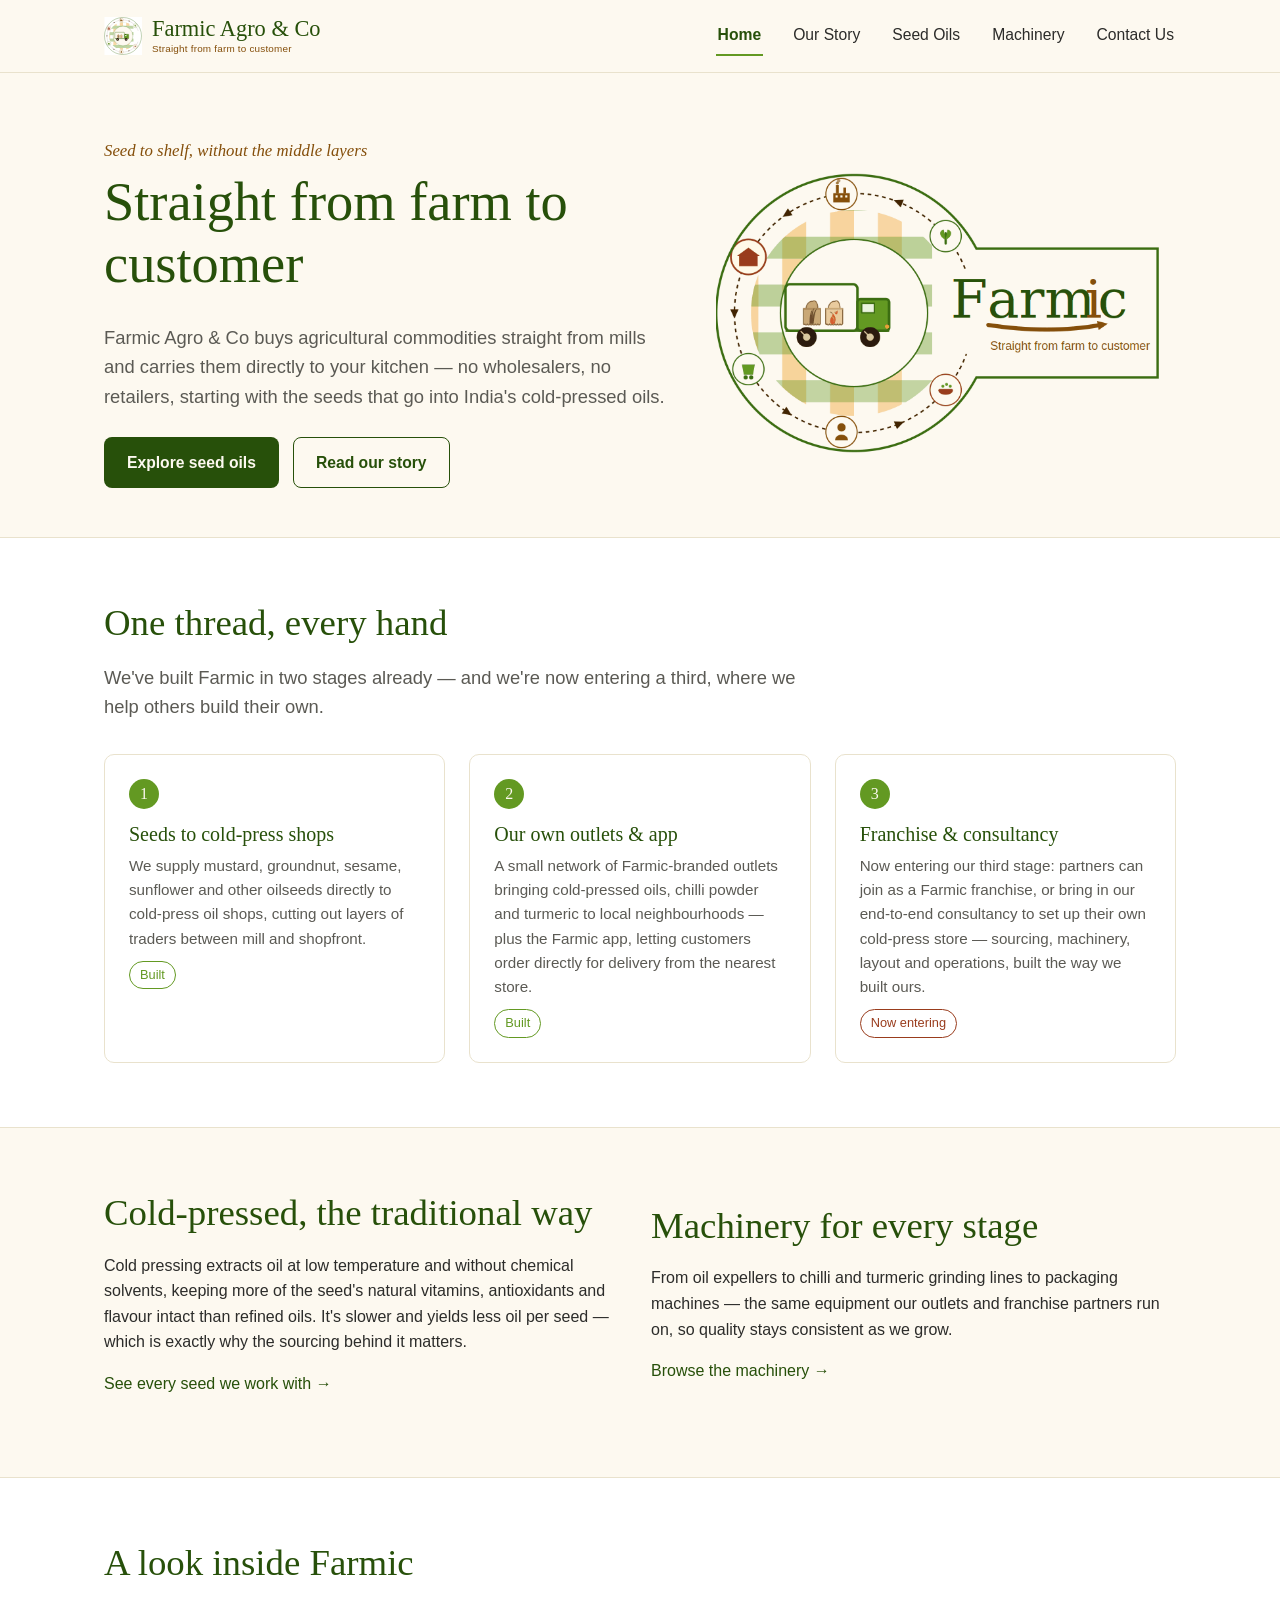
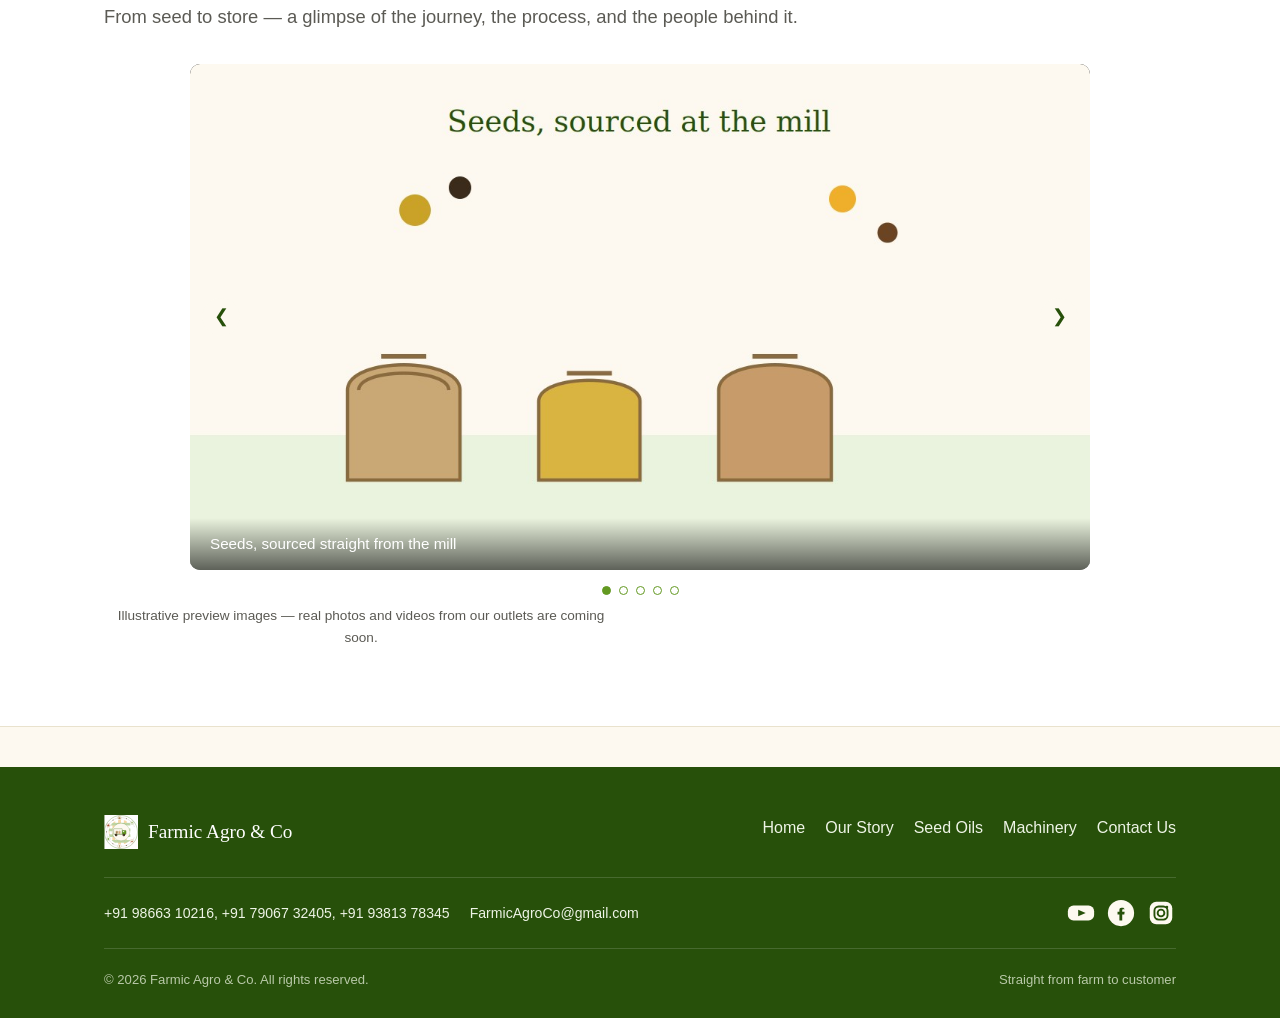
==== index.html @ 7176efa9 "first commit" ====
<!doctype html>
<html lang="en">
<head>
<meta charset="utf-8">
<meta name="viewport" content="width=device-width, initial-scale=1">
<title>Farmic Agro &amp; Co — Straight from Farm to Customer</title>
<meta name="description" content="Farmic Agro &amp; Co supplies cold-pressed seed oils straight from mill to customer — connecting farmers, millers and customers in one direct chain, with no middlemen.">
<link rel="icon" href="/assets/img/favicon.ico" sizes="any">
<link rel="icon" type="image/png" sizes="32x32" href="/assets/img/favicon-32.png">
<link rel="apple-touch-icon" href="/assets/img/apple-touch-icon.png">
<link rel="manifest" href="/site.webmanifest">
<meta name="theme-color" content="#27500A">
<link rel="stylesheet" href="/assets/css/style.css">
</head>
<body>

<header class="site-header">
  <div class="container">
    <a class="brand" href="/">
      <img src="/assets/img/mark.svg" alt="">
      <span class="brand-name">Farmic Agro &amp; Co<small>Straight from farm to customer</small></span>
    </a>
    <button class="nav-toggle" aria-label="Toggle menu" aria-expanded="false">
      <span></span>
    </button>
    <nav class="main-nav">
      <a href="/" aria-current="page">Home</a>
      <a href="/story.html">Our Story</a>
      <a href="/products.html">Seed Oils</a>
      <a href="/machinery.html">Machinery</a>
      <a href="/contact.html">Contact Us</a>
    </nav>
  </div>
</header>

<main>
  <section class="hero">
    <div class="container hero-grid">
      <div>
        <p class="eyebrow">Seed to shelf, without the middle layers</p>
        <h1>Straight from farm to customer</h1>
        <p class="lede">Farmic Agro &amp; Co buys agricultural commodities straight from mills and carries them directly to your kitchen — no wholesalers, no retailers, starting with the seeds that go into India's cold-pressed oils.</p>
        <div class="hero-actions">
          <a class="btn btn-primary" href="/products.html">Explore seed oils</a>
          <a class="btn btn-outline" href="/story.html">Read our story</a>
        </div>
      </div>
      <div class="hero-art">
        <img src="/assets/img/logo-animated.gif" alt="Farmic logo mark: a woven circle of farmer, miller, distributor, customer and food icons, flowing into the name Farmic.">
      </div>
    </div>
  </section>

  <section class="section-alt">
    <div class="container">
      <h2>One thread, every hand</h2>
      <p class="lede">We've built Farmic in two stages already — and we're now entering a third, where we help others build their own.</p>
      <div class="stage-list">
        <div class="stage">
          <h3>Seeds to cold-press shops</h3>
          <p>We supply mustard, groundnut, sesame, sunflower and other oilseeds directly to cold-press oil shops, cutting out layers of traders between mill and shopfront.</p>
          <span class="tag-line">Built</span>
        </div>
        <div class="stage">
          <h3>Our own outlets &amp; app</h3>
          <p>A small network of Farmic-branded outlets bringing cold-pressed oils, chilli powder and turmeric to local neighbourhoods — plus the Farmic app, letting customers order directly for delivery from the nearest store.</p>
          <span class="tag-line">Built</span>
        </div>
        <div class="stage">
          <h3>Franchise &amp; consultancy</h3>
          <p>Now entering our third stage: partners can join as a Farmic franchise, or bring in our end-to-end consultancy to set up their own cold-press store — sourcing, machinery, layout and operations, built the way we built ours.</p>
          <span class="tag-line" style="color:var(--coral); border-color:var(--coral);">Now entering</span>
        </div>
      </div>
    </div>
  </section>

  <section>
    <div class="container grid-2" style="align-items:center;">
      <div>
        <h2>Cold-pressed, the traditional way</h2>
        <p>Cold pressing extracts oil at low temperature and without chemical solvents, keeping more of the seed's natural vitamins, antioxidants and flavour intact than refined oils. It's slower and yields less oil per seed — which is exactly why the sourcing behind it matters.</p>
        <p><a href="/products.html">See every seed we work with →</a></p>
      </div>
      <div>
        <h2>Machinery for every stage</h2>
        <p>From oil expellers to chilli and turmeric grinding lines to packaging machines — the same equipment our outlets and franchise partners run on, so quality stays consistent as we grow.</p>
        <p><a href="/machinery.html">Browse the machinery →</a></p>
      </div>
    </div>
  </section>
  <section class="section-alt">
    <div class="container">
      <h2>A look inside Farmic</h2>
      <p class="lede">From seed to store — a glimpse of the journey, the process, and the people behind it.</p>

      <div id="gallery-carousel" data-manifest="/assets/gallery/manifest.json" data-interval="5000">
        <div class="carousel">
          <div class="carousel-track"></div>
          <button class="carousel-nav carousel-prev" aria-label="Previous slide">&#10094;</button>
          <button class="carousel-nav carousel-next" aria-label="Next slide">&#10095;</button>
        </div>
        <div class="carousel-dots"></div>
      </div>
      <p class="gallery-note">Illustrative preview images — real photos and videos from our outlets are coming soon.</p>
    </div>
  </section>
</main>

<footer class="site-footer">
  <div class="container">
    <div class="foot-top">
      <div class="foot-brand">
        <img src="/assets/img/mark.svg" alt="">
        <span class="name">Farmic Agro &amp; Co</span>
      </div>
      <nav>
        <a href="/">Home</a>
        <a href="/story.html">Our Story</a>
        <a href="/products.html">Seed Oils</a>
        <a href="/machinery.html">Machinery</a>
        <a href="/contact.html">Contact Us</a>
      </nav>
    </div>
    <div class="foot-middle">
      <div class="foot-contact">
        <a href="tel:" data-config="phone">Phone</a>
        <a href="mailto:" data-config="email">Email</a>
      </div>
      <div class="foot-social" data-social-wrap>
        <a href="#" data-social="youtube" title="YouTube" target="_blank" rel="noopener noreferrer"><img src="/assets/img/social/youtube.svg" alt="YouTube"></a>
        <a href="#" data-social="x" title="X" target="_blank" rel="noopener noreferrer"><img src="/assets/img/social/x.svg" alt="X"></a>
        <a href="#" data-social="facebook" title="Facebook" target="_blank" rel="noopener noreferrer"><img src="/assets/img/social/facebook.svg" alt="Facebook"></a>
        <a href="#" data-social="instagram" title="Instagram" target="_blank" rel="noopener noreferrer"><img src="/assets/img/social/instagram.svg" alt="Instagram"></a>
      </div>
    </div>
    <div class="foot-bottom">
      <span>© 2026 Farmic Agro &amp; Co. All rights reserved.</span>
      <span>Straight from farm to customer</span>
    </div>
  </div>
</footer>

<script src="/assets/js/config.js"></script>
<script src="/assets/js/apply-config.js"></script>
<script src="/assets/js/main.js"></script>
<script src="/assets/js/gallery.js"></script>
</body>
</html>
---- assets/css/style.css ----
/* Farmic Agro & Co — shared styles */

:root {
  --cream: #FDF9F0;
  --cream-2: #FAEEDA;
  --paper: #FFFFFF;
  --green-dark: #27500A;
  --green: #3B6D11;
  --olive: #639922;
  --amber-dark: #412402;
  --amber: #854F0B;
  --amber-mid: #EF9F27;
  --coral-dark: #4A1B0C;
  --coral: #993C1D;
  --text: #2c2c2a;
  --text-muted: #5b5a54;
  --border: #ddd5bf;
  --border-soft: #e9e2cd;
  --radius: 10px;
  --max: 1120px;
  --serif: Georgia, 'Times New Roman', Times, serif;
  --sans: -apple-system, BlinkMacSystemFont, "Segoe UI", Roboto, Helvetica, Arial, sans-serif;
}

* { box-sizing: border-box; }

html { scroll-behavior: smooth; }

body {
  margin: 0;
  font-family: var(--sans);
  color: var(--text);
  background: var(--cream);
  line-height: 1.6;
  -webkit-font-smoothing: antialiased;
}

img { max-width: 100%; display: block; }

a { color: var(--green-dark); text-decoration: none; }
a:hover { text-decoration: underline; }
a:focus-visible, button:focus-visible { outline: 2px solid var(--olive); outline-offset: 3px; }

h1, h2, h3, h4 {
  font-family: var(--serif);
  color: var(--green-dark);
  font-weight: 500;
  line-height: 1.15;
  margin: 0 0 0.5em;
}

h1 { font-size: clamp(2.2rem, 5vw, 3.4rem); }
h2 { font-size: clamp(1.6rem, 3.4vw, 2.3rem); }
h3 { font-size: 1.25rem; }

p { margin: 0 0 1em; max-width: 68ch; }
p.lede { font-size: 1.15rem; color: var(--text-muted); }

.container {
  max-width: var(--max);
  margin: 0 auto;
  padding: 0 24px;
}

section { padding: 64px 0; }
section.tight { padding: 40px 0; }

.section-alt { background: var(--paper); border-top: 1px solid var(--border-soft); border-bottom: 1px solid var(--border-soft); }

/* ---------- Header ---------- */

.site-header {
  position: sticky;
  top: 0;
  z-index: 50;
  background: rgba(253, 249, 240, 0.92);
  backdrop-filter: saturate(160%) blur(6px);
  border-bottom: 1px solid var(--border-soft);
}

.site-header .container {
  display: flex;
  align-items: center;
  justify-content: space-between;
  height: 72px;
}

.brand {
  display: flex;
  align-items: center;
  gap: 10px;
  color: var(--green-dark);
}
.brand img { width: 38px; height: 38px; }
.brand .brand-name {
  font-family: var(--serif);
  font-size: 1.4rem;
  line-height: 1;
}
.brand .brand-name small {
  display: block;
  font-family: var(--sans);
  font-size: 0.62rem;
  color: var(--amber);
  letter-spacing: 0.02em;
  margin-top: 3px;
}
.brand:hover { text-decoration: none; }

nav.main-nav {
  display: flex;
  align-items: center;
  gap: 28px;
}

nav.main-nav a {
  color: var(--text);
  font-size: 0.98rem;
  padding: 6px 2px;
  border-bottom: 2px solid transparent;
}
nav.main-nav a:hover { text-decoration: none; border-bottom-color: var(--amber-mid); }
nav.main-nav a[aria-current="page"] {
  color: var(--green-dark);
  border-bottom-color: var(--olive);
  font-weight: 600;
}

.nav-toggle {
  display: none;
  background: none;
  border: 1px solid var(--border);
  border-radius: 8px;
  width: 42px;
  height: 42px;
  align-items: center;
  justify-content: center;
  cursor: pointer;
}
.nav-toggle span, .nav-toggle span::before, .nav-toggle span::after {
  content: "";
  display: block;
  width: 20px;
  height: 2px;
  background: var(--green-dark);
  position: relative;
  transition: transform 0.2s ease, opacity 0.2s ease;
}
.nav-toggle span::before { position: absolute; top: -6px; }
.nav-toggle span::after { position: absolute; top: 6px; }

/* ---------- Buttons ---------- */

.btn {
  display: inline-block;
  padding: 12px 22px;
  border-radius: 8px;
  font-size: 0.98rem;
  font-weight: 600;
  border: 1.5px solid transparent;
  cursor: pointer;
}
.btn:hover { text-decoration: none; }
.btn-primary { background: var(--green-dark); color: var(--cream); }
.btn-primary:hover { background: var(--green); }
.btn-outline { background: transparent; color: var(--green-dark); border-color: var(--green-dark); }
.btn-outline:hover { background: var(--green-dark); color: var(--cream); }

/* ---------- Hero ---------- */

.hero {
  padding: 56px 0 40px;
}
.hero-grid {
  display: grid;
  grid-template-columns: 1.1fr 0.9fr;
  gap: 48px;
  align-items: center;
}
.hero .eyebrow {
  color: var(--amber);
  font-family: var(--serif);
  font-style: italic;
  font-size: 1.05rem;
  margin-bottom: 6px;
}
.hero-actions { display: flex; gap: 14px; margin-top: 26px; flex-wrap: wrap; }
.hero-art { display: flex; justify-content: center; }
.hero-art img { width: 100%; max-width: 460px; }

/* ---------- Journey / stages ---------- */

.stage-list {
  display: grid;
  grid-template-columns: repeat(3, 1fr);
  gap: 24px;
  counter-reset: stage;
  margin-top: 32px;
}
.stage {
  background: var(--paper);
  border: 1px solid var(--border-soft);
  border-radius: var(--radius);
  padding: 24px;
  position: relative;
}
.stage::before {
  counter-increment: stage;
  content: counter(stage);
  font-family: var(--serif);
  font-size: 1rem;
  color: var(--cream);
  background: var(--olive);
  width: 30px; height: 30px;
  border-radius: 50%;
  display: flex; align-items: center; justify-content: center;
  margin-bottom: 14px;
}
.stage h3 { margin-bottom: 8px; }
.stage p { margin-bottom: 0; font-size: 0.95rem; color: var(--text-muted); }

/* ---------- Cards / grids ---------- */

.grid-3 { display: grid; grid-template-columns: repeat(3, 1fr); gap: 22px; }
.grid-2 { display: grid; grid-template-columns: repeat(2, 1fr); gap: 22px; }

.card {
  background: var(--paper);
  border: 1px solid var(--border-soft);
  border-radius: var(--radius);
  padding: 22px;
}

.seed-card {
  background: var(--paper);
  border: 1px solid var(--border-soft);
  border-radius: var(--radius);
  padding: 20px;
  display: flex;
  flex-direction: column;
  gap: 12px;
}
.seed-card .seed-top { display: flex; align-items: center; gap: 14px; }
.seed-card .seed-top img { width: 56px; height: 56px; flex-shrink: 0; }
.seed-card h3 { margin: 0; font-size: 1.15rem; }
.seed-card .botanical { font-style: italic; color: var(--text-muted); font-size: 0.85rem; margin-top: 2px; }
.seed-card p { font-size: 0.94rem; margin-bottom: 8px; }
.nutrient-tags { display: flex; flex-wrap: wrap; gap: 6px; margin-top: 4px; }
.nutrient-tags span {
  font-size: 0.76rem;
  background: var(--cream-2);
  color: var(--amber-dark);
  padding: 3px 9px;
  border-radius: 999px;
  border: 1px solid #efd9ad;
}

.machine-card {
  background: var(--paper);
  border: 1px solid var(--border-soft);
  border-radius: var(--radius);
  padding: 26px;
  display: flex;
  gap: 20px;
}
.machine-card img { width: 84px; height: 84px; flex-shrink: 0; }
.machine-card h3 { margin-bottom: 6px; }
.machine-card ul { margin: 10px 0 0; padding-left: 18px; font-size: 0.92rem; color: var(--text-muted); }
.machine-card li { margin-bottom: 4px; }
.tag-line {
  display: inline-block;
  margin-top: 10px;
  font-size: 0.8rem;
  color: var(--olive);
  border: 1px solid var(--olive);
  padding: 3px 10px;
  border-radius: 999px;
}

/* ---------- Story page ---------- */

.story-content {
  max-width: 640px;
  margin: 0 auto;
}
.story-content p { font-size: 1.05rem; max-width: none; }
.pull-tagline {
  font-family: var(--serif);
  font-style: italic;
  font-size: 1.5rem;
  color: var(--amber);
  border-left: 3px solid var(--amber-mid);
  padding-left: 18px;
  margin: 32px 0;
}

/* ---------- Footer ---------- */

footer.site-footer {
  background: var(--green-dark);
  color: #dfe9d3;
  padding: 48px 0 28px;
  margin-top: 40px;
}
footer.site-footer a { color: #eef4e6; }
footer.site-footer .foot-top {
  display: flex;
  justify-content: space-between;
  gap: 24px;
  flex-wrap: wrap;
  padding-bottom: 28px;
  border-bottom: 1px solid rgba(255,255,255,0.15);
}
footer.site-footer .foot-brand { display: flex; align-items: center; gap: 10px; }
footer.site-footer .foot-brand img { width: 34px; height: 34px; }
footer.site-footer .foot-brand .name { font-family: var(--serif); font-size: 1.2rem; color: #fff; }
footer.site-footer nav { display: flex; gap: 20px; flex-wrap: wrap; }
footer.site-footer .foot-middle {
  display: flex;
  justify-content: space-between;
  align-items: center;
  flex-wrap: wrap;
  gap: 14px;
  padding: 20px 0;
  border-bottom: 1px solid rgba(255,255,255,0.15);
}

footer.site-footer .foot-bottom {
  padding-top: 20px;
  font-size: 0.82rem;
  color: #b9c9a9;
  display: flex;
  justify-content: space-between;
  flex-wrap: wrap;
  gap: 8px;
}

footer.site-footer .foot-contact {
  display: flex;
  gap: 20px;
  flex-wrap: wrap;
  font-size: 0.88rem;
  color: #dfe9d3;
}
footer.site-footer .foot-contact a { color: #eef4e6; }

footer.site-footer .foot-social {
  display: flex;
  gap: 10px;
  align-items: center;
}
footer.site-footer .foot-social a {
  display: inline-flex;
  width: 30px;
  height: 30px;
  transition: transform 0.15s ease;
}
footer.site-footer .foot-social a:hover { transform: translateY(-2px); }
footer.site-footer .foot-social img { width: 100%; height: 100%; }

/* ---------- Disclaimer ---------- */

.disclaimer {
  font-size: 0.85rem;
  color: var(--text-muted);
  background: var(--cream-2);
  border: 1px solid #efd9ad;
  border-radius: var(--radius);
  padding: 16px 20px;
  margin-top: 40px;
}

/* ---------- Page header banner ---------- */

.page-banner { padding: 48px 0 8px; }
.page-banner p.lede { max-width: 62ch; }

/* ---------- Contact page ---------- */

.contact-grid {
  display: grid;
  grid-template-columns: 1fr 1fr;
  gap: 40px;
  align-items: start;
}

.map-frame {
  width: 100%;
  aspect-ratio: 4 / 3;
  border: 1px solid var(--border-soft);
  border-radius: var(--radius);
  overflow: hidden;
}
.map-frame iframe { width: 100%; height: 100%; border: 0; display: block; }

.address-block {
  background: var(--paper);
  border: 1px solid var(--border-soft);
  border-radius: var(--radius);
  padding: 20px 22px;
  margin-bottom: 20px;
}
.address-block h3 { margin-bottom: 6px; }
.address-block p { margin: 0; color: var(--text-muted); }

.form-field { margin-bottom: 18px; }
.form-field label {
  display: block;
  font-size: 0.9rem;
  font-weight: 600;
  color: var(--green-dark);
  margin-bottom: 6px;
}
.form-field input,
.form-field textarea {
  width: 100%;
  font-family: var(--sans);
  font-size: 1rem;
  padding: 11px 13px;
  border: 1.5px solid var(--border);
  border-radius: 8px;
  background: var(--paper);
  color: var(--text);
}
.form-field input:focus,
.form-field textarea:focus {
  outline: 2px solid var(--olive);
  outline-offset: 1px;
  border-color: var(--olive);
}
.form-field textarea { resize: vertical; min-height: 130px; }

.form-status {
  margin-top: 14px;
  font-size: 0.92rem;
  padding: 10px 14px;
  border-radius: 8px;
  display: none;
}
.form-status.show { display: block; }
.form-status.success { background: #EAF3DE; color: var(--green-dark); border: 1px solid var(--olive); }
.form-status.error { background: #FAECE7; color: var(--coral-dark); border: 1px solid var(--coral); }

/* ---------- Gallery carousel ---------- */

.carousel {
  position: relative;
  border-radius: var(--radius);
  overflow: hidden;
  background: #000;
  aspect-ratio: 16 / 9;
  max-width: 900px;
  margin: 32px auto 0;
}
.carousel-track {
  position: relative;
  width: 100%;
  height: 100%;
}
.carousel-slide {
  position: absolute;
  inset: 0;
  opacity: 0;
  transition: opacity 0.6s ease;
  pointer-events: none;
}
.carousel-slide.active { opacity: 1; pointer-events: auto; }
.carousel-slide img,
.carousel-slide video {
  width: 100%;
  height: 100%;
  object-fit: cover;
  display: block;
}
.carousel-caption {
  position: absolute;
  left: 0; right: 0; bottom: 0;
  padding: 14px 20px;
  background: linear-gradient(to top, rgba(0,0,0,0.6), transparent);
  color: #fff;
  font-size: 0.95rem;
}
.carousel-nav {
  position: absolute;
  top: 50%;
  transform: translateY(-50%);
  background: rgba(253,249,240,0.85);
  border: none;
  border-radius: 50%;
  width: 38px;
  height: 38px;
  font-size: 1.1rem;
  color: var(--green-dark);
  cursor: pointer;
  display: flex;
  align-items: center;
  justify-content: center;
}
.carousel-nav:hover { background: var(--cream); }
.carousel-prev { left: 12px; }
.carousel-next { right: 12px; }
.carousel-dots {
  display: flex;
  justify-content: center;
  gap: 8px;
  margin-top: 16px;
}
.carousel-dots button {
  width: 9px; height: 9px;
  border-radius: 50%;
  border: 1px solid var(--olive);
  background: transparent;
  padding: 0;
  cursor: pointer;
}
.carousel-dots button.active { background: var(--olive); }
.gallery-note {
  text-align: center;
  color: var(--text-muted);
  font-size: 0.85rem;
  margin-top: 10px;
}

@media (max-width: 900px) {
  .contact-grid { grid-template-columns: 1fr; }
}


@media (max-width: 900px) {
  .hero-grid { grid-template-columns: 1fr; }
  .hero-art { order: -1; }
  .hero-art img { max-width: 300px; }
  .stage-list { grid-template-columns: 1fr; }
  .grid-3 { grid-template-columns: repeat(2, 1fr); }
}

@media (max-width: 720px) {
  nav.main-nav {
    position: absolute;
    top: 72px;
    left: 0;
    right: 0;
    background: var(--cream);
    border-bottom: 1px solid var(--border-soft);
    flex-direction: column;
    align-items: flex-start;
    gap: 0;
    padding: 8px 24px 16px;
    display: none;
  }
  nav.main-nav.open { display: flex; }
  nav.main-nav a { width: 100%; padding: 12px 0; border-bottom: 1px solid var(--border-soft); }
  .nav-toggle { display: flex; }
  .grid-3, .grid-2 { grid-template-columns: 1fr; }
  .machine-card { flex-direction: column; }
  .carousel-nav { width: 32px; height: 32px; font-size: 0.95rem; }
  section { padding: 44px 0; }
}

@media (prefers-reduced-motion: reduce) {
  html { scroll-behavior: auto; }
  * { transition: none !important; animation: none !important; }
}
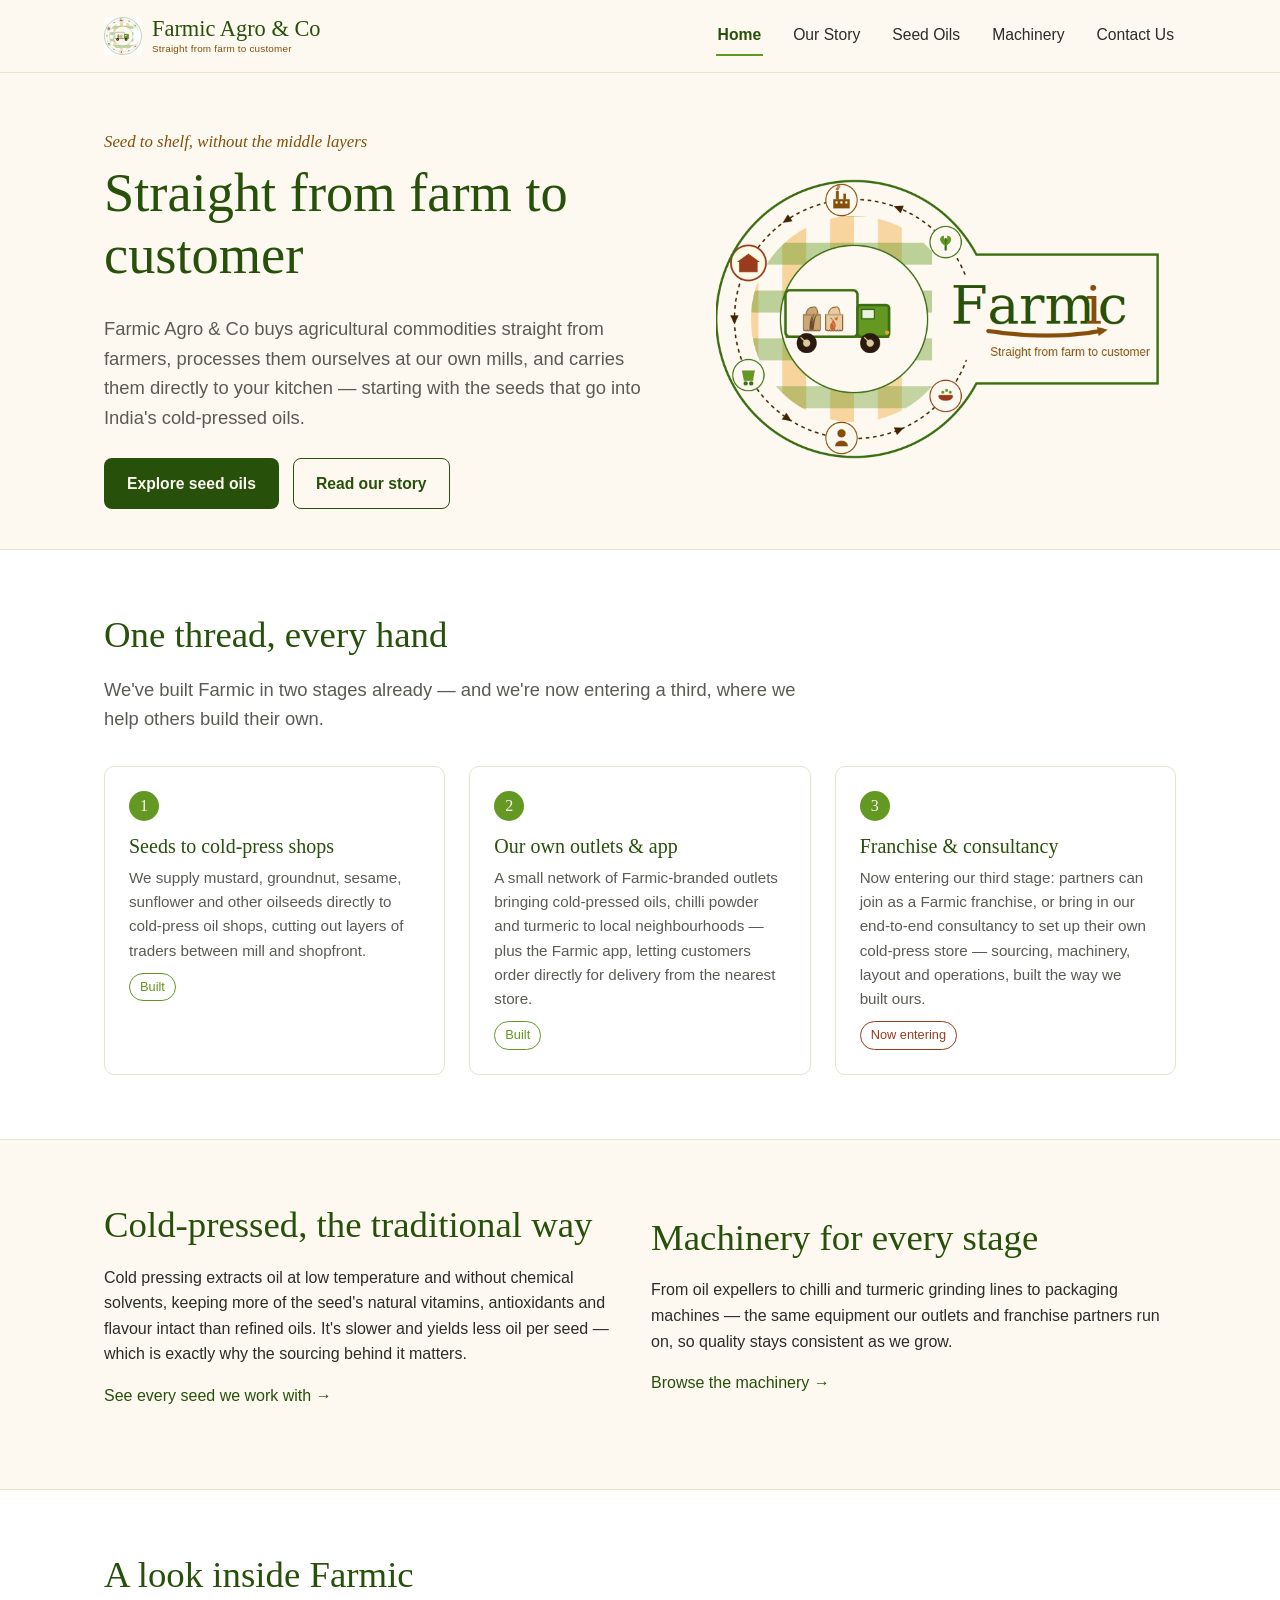
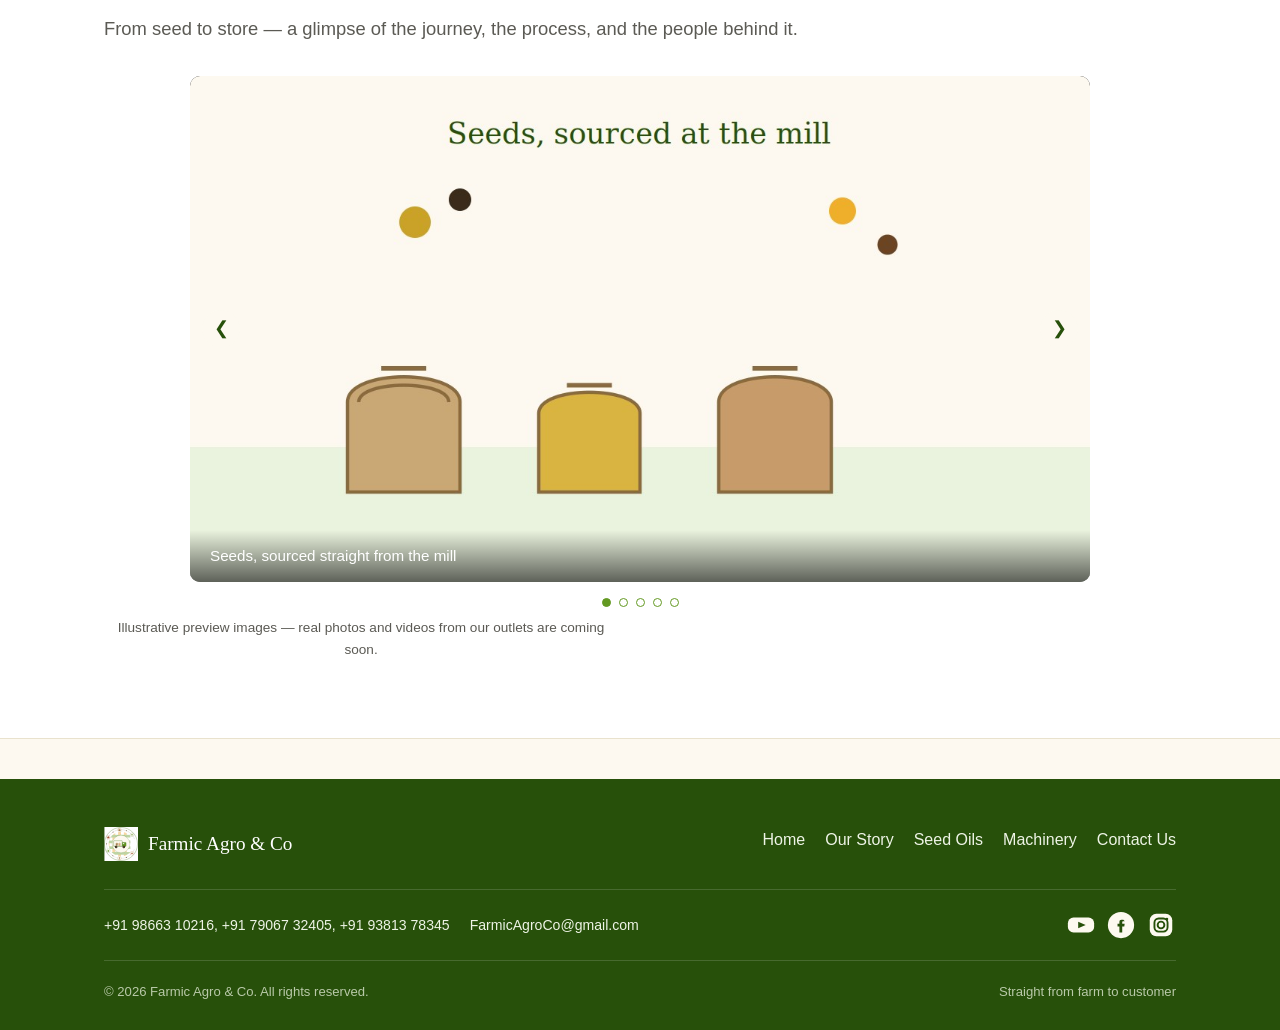
==== commit 72155e06: "updated home page story" ====
--- a/index.html
+++ b/index.html
@@ -39,7 +39,7 @@
       <div>
         <p class="eyebrow">Seed to shelf, without the middle layers</p>
         <h1>Straight from farm to customer</h1>
-        <p class="lede">Farmic Agro &amp; Co buys agricultural commodities straight from mills and carries them directly to your kitchen — no wholesalers, no retailers, starting with the seeds that go into India's cold-pressed oils.</p>
+        <p class="lede">Farmic Agro &amp; Co buys agricultural commodities straight from farmers, processes them ourselves at our own mills, and carries them directly to your kitchen — starting with the seeds that go into India's cold-pressed oils.</p>
         <div class="hero-actions">
           <a class="btn btn-primary" href="/products.html">Explore seed oils</a>
           <a class="btn btn-outline" href="/story.html">Read our story</a>
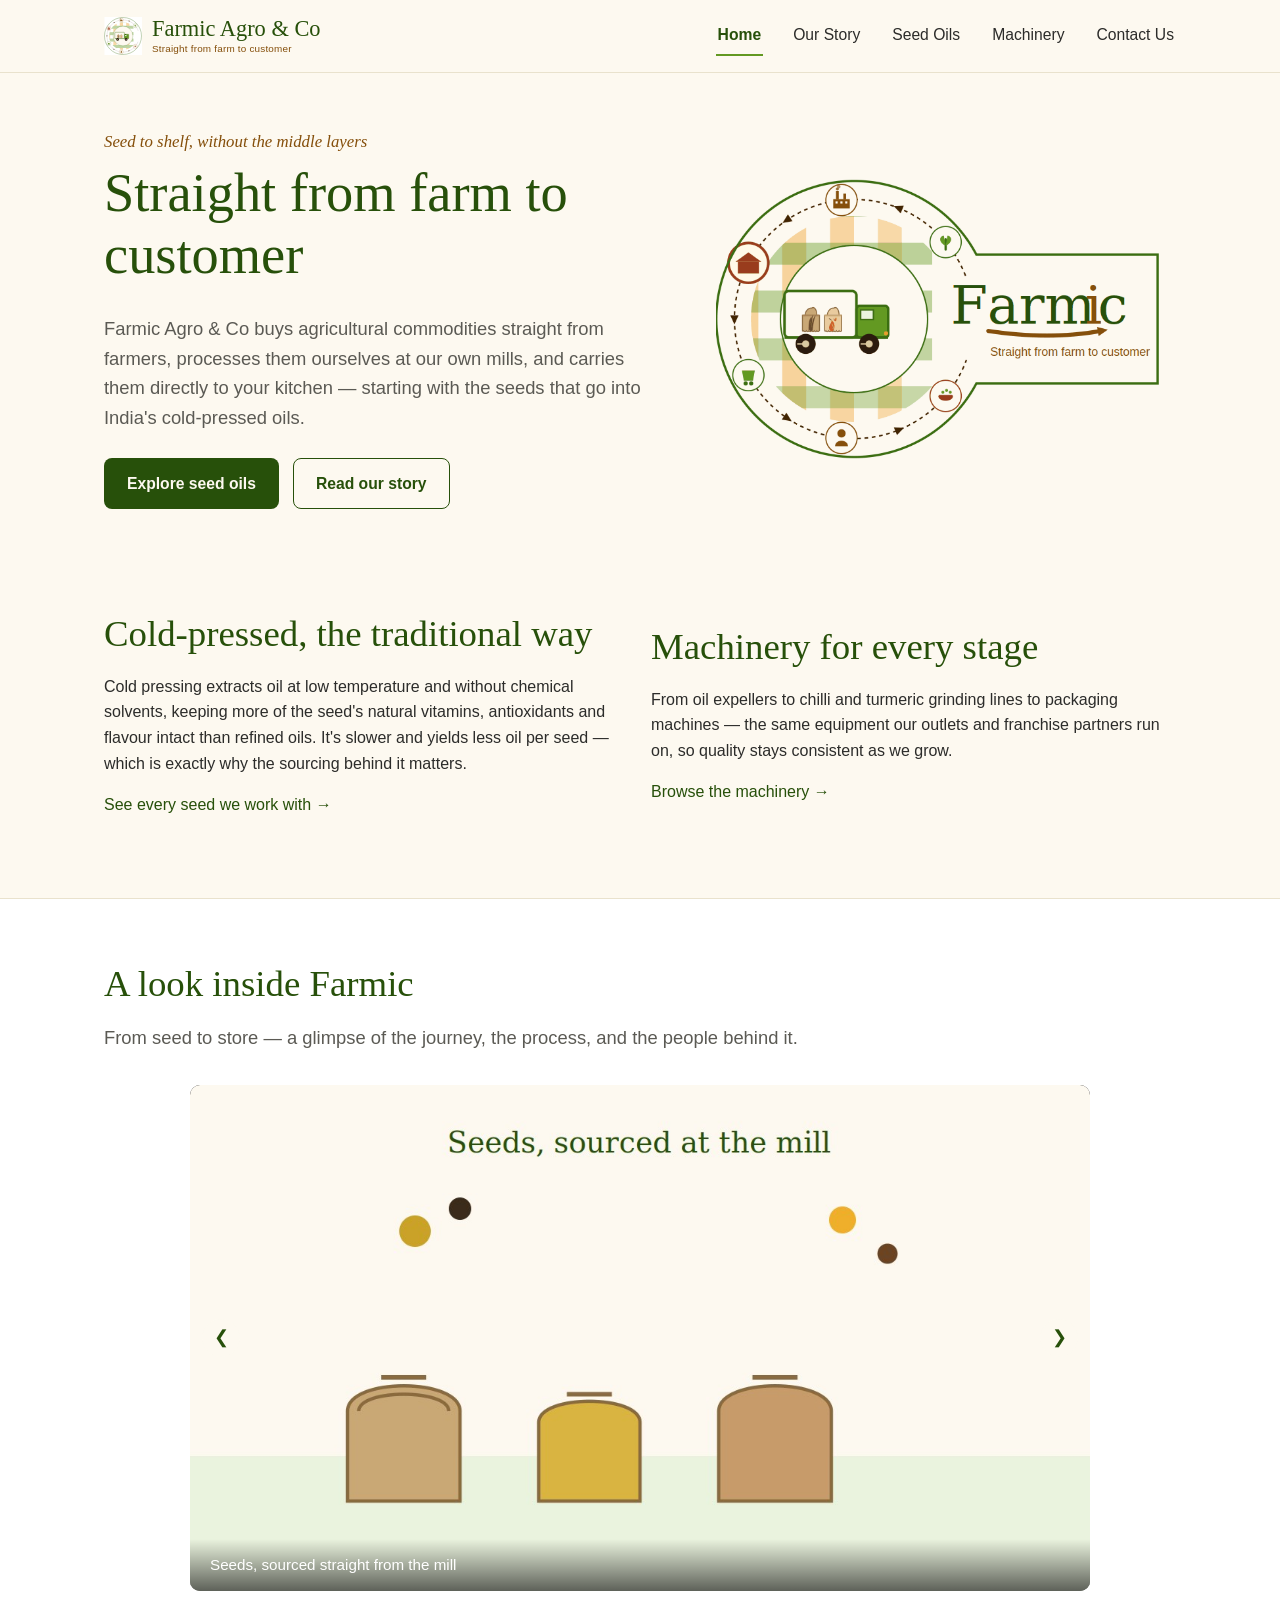
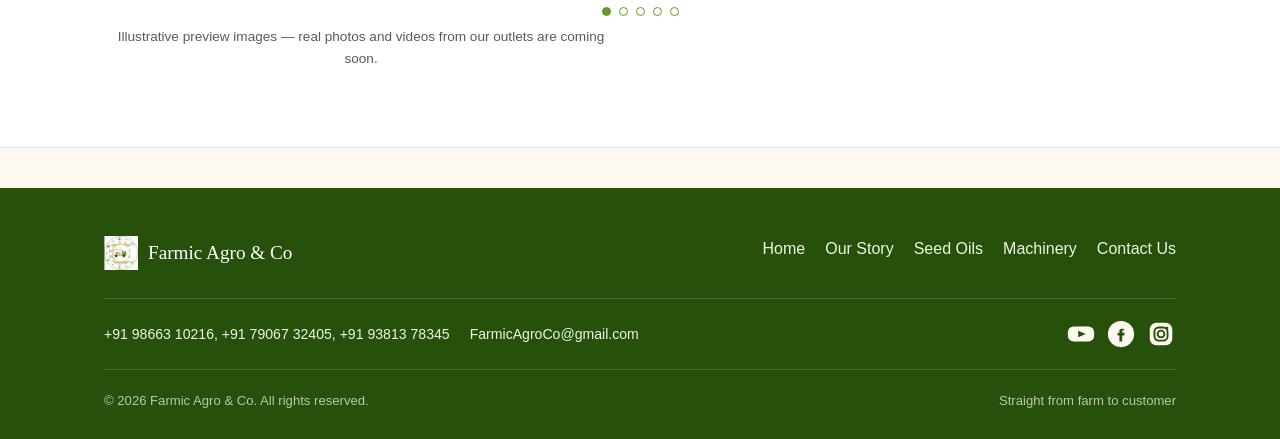
==== commit 3ab2bc04: "updated home page content" ====
--- a/index.html
+++ b/index.html
@@ -51,6 +51,7 @@
     </div>
   </section>
 
+<!--
   <section class="section-alt">
     <div class="container">
       <h2>One thread, every hand</h2>
@@ -74,7 +75,7 @@
       </div>
     </div>
   </section>
-
+-->
   <section>
     <div class="container grid-2" style="align-items:center;">
       <div>
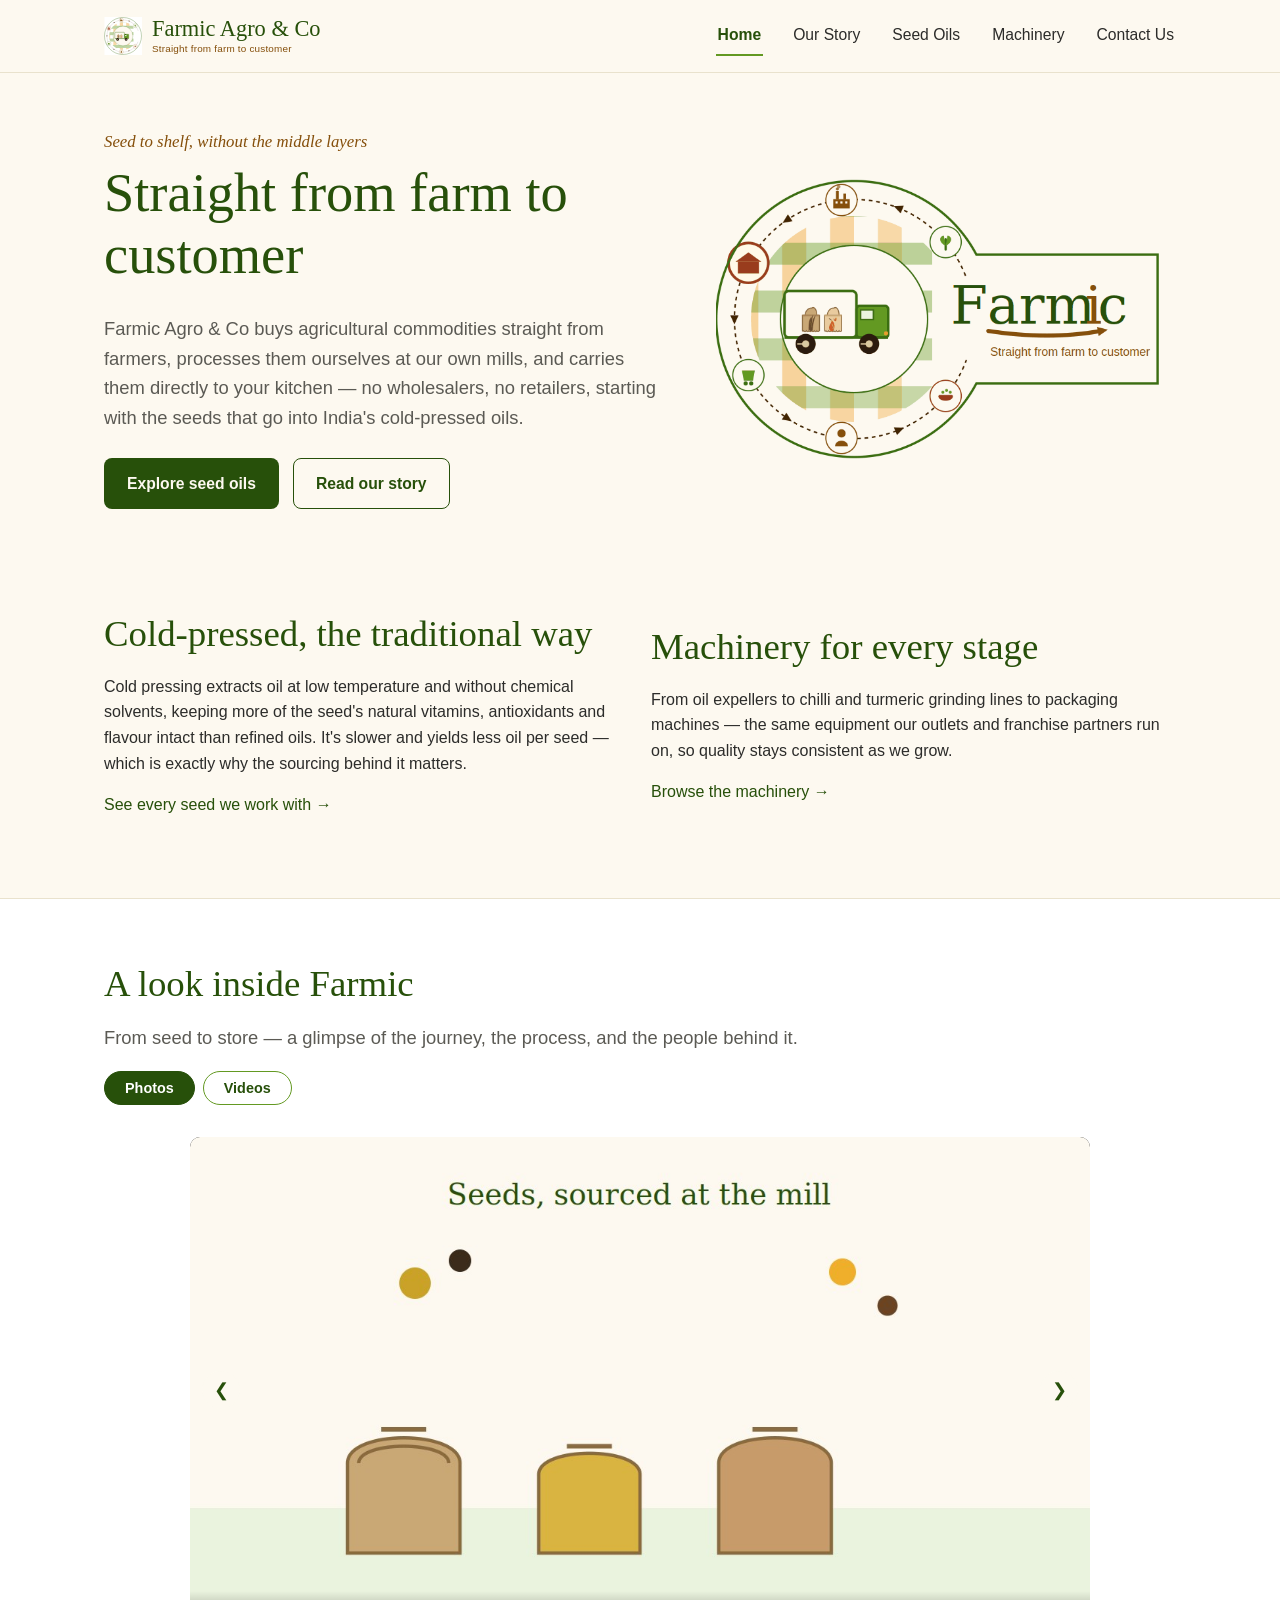
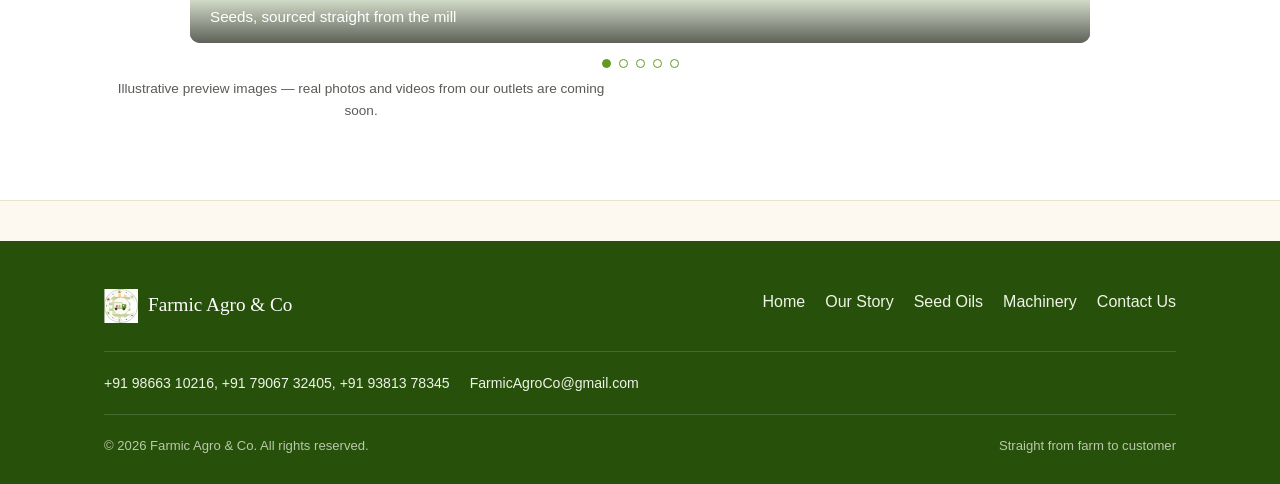
==== commit 822e5a05: "updated video file and manifest file" ====
--- a/index.html
+++ b/index.html
@@ -4,7 +4,7 @@
 <meta charset="utf-8">
 <meta name="viewport" content="width=device-width, initial-scale=1">
 <title>Farmic Agro &amp; Co — Straight from Farm to Customer</title>
-<meta name="description" content="Farmic Agro &amp; Co supplies cold-pressed seed oils straight from mill to customer — connecting farmers, millers and customers in one direct chain, with no middlemen.">
+<meta name="description" content="Farmic Agro &amp; Co buys straight from farmers, mills in-house, and delivers direct to customers — no wholesalers, no retailers, no middlemen.">
 <link rel="icon" href="/assets/img/favicon.ico" sizes="any">
 <link rel="icon" type="image/png" sizes="32x32" href="/assets/img/favicon-32.png">
 <link rel="apple-touch-icon" href="/assets/img/apple-touch-icon.png">
@@ -39,7 +39,7 @@
       <div>
         <p class="eyebrow">Seed to shelf, without the middle layers</p>
         <h1>Straight from farm to customer</h1>
-        <p class="lede">Farmic Agro &amp; Co buys agricultural commodities straight from farmers, processes them ourselves at our own mills, and carries them directly to your kitchen — starting with the seeds that go into India's cold-pressed oils.</p>
+        <p class="lede">Farmic Agro &amp; Co buys agricultural commodities straight from farmers, processes them ourselves at our own mills, and carries them directly to your kitchen — no wholesalers, no retailers, starting with the seeds that go into India's cold-pressed oils.</p>
         <div class="hero-actions">
           <a class="btn btn-primary" href="/products.html">Explore seed oils</a>
           <a class="btn btn-outline" href="/story.html">Read our story</a>
@@ -50,7 +50,6 @@
       </div>
     </div>
   </section>
-
 <!--
   <section class="section-alt">
     <div class="container">
@@ -94,6 +93,11 @@
     <div class="container">
       <h2>A look inside Farmic</h2>
       <p class="lede">From seed to store — a glimpse of the journey, the process, and the people behind it.</p>
+
+      <div class="gallery-tabs" role="tablist">
+        <button class="gallery-tab active" role="tab" aria-selected="true" data-tab="photos">Photos</button>
+        <button class="gallery-tab" role="tab" aria-selected="false" data-tab="videos">Videos</button>
+      </div>
 
       <div id="gallery-carousel" data-manifest="/assets/gallery/manifest.json" data-interval="5000">
         <div class="carousel">
--- a/assets/css/style.css
+++ b/assets/css/style.css
@@ -514,6 +514,25 @@
   cursor: pointer;
 }
 .carousel-dots button.active { background: var(--olive); }
+.gallery-tabs {
+  display: flex;
+  gap: 8px;
+  margin-bottom: 18px;
+}
+.gallery-tab {
+  font-family: var(--sans);
+  font-size: 0.9rem;
+  font-weight: 600;
+  padding: 8px 20px;
+  border-radius: 999px;
+  border: 1.5px solid var(--olive);
+  background: transparent;
+  color: var(--green-dark);
+  cursor: pointer;
+  transition: background 0.15s ease, color 0.15s ease;
+}
+.gallery-tab:hover { background: var(--cream); }
+.gallery-tab.active { background: var(--green-dark); color: #fff; border-color: var(--green-dark); }
 .gallery-note {
   text-align: center;
   color: var(--text-muted);
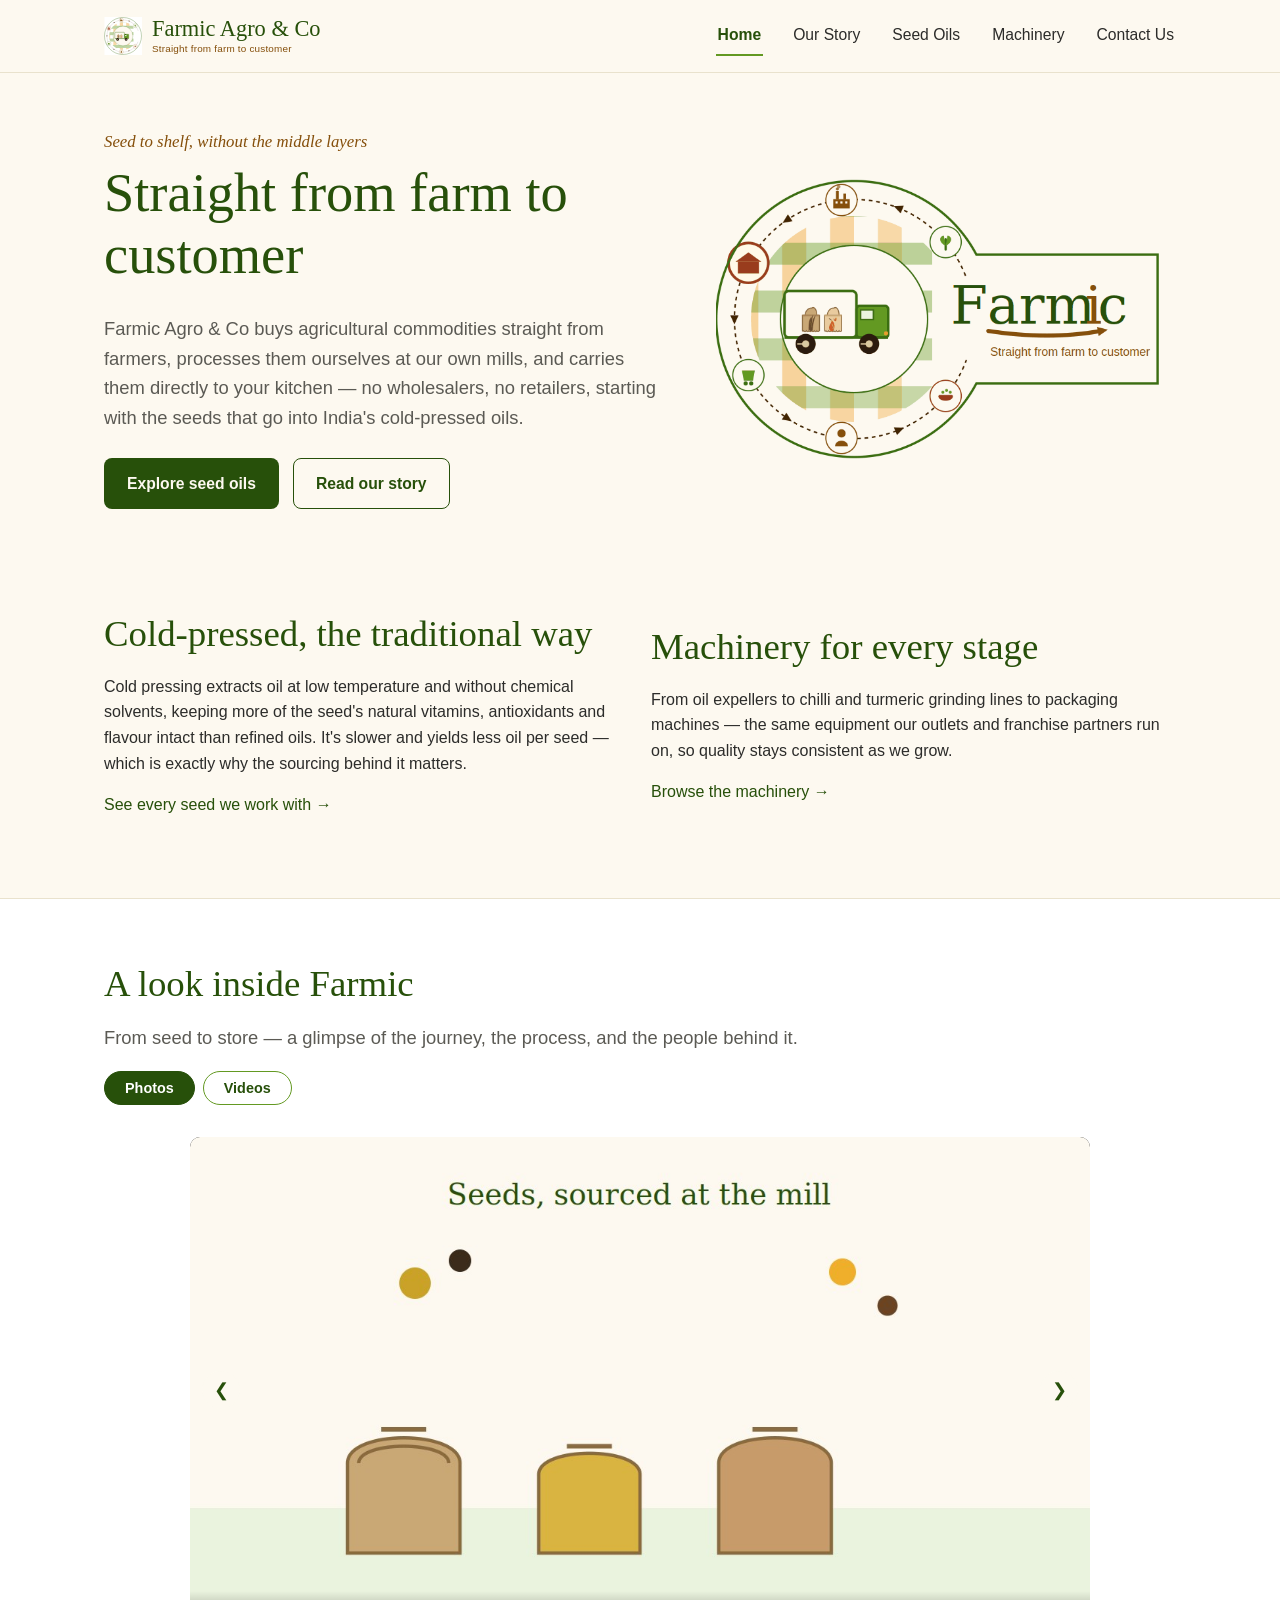
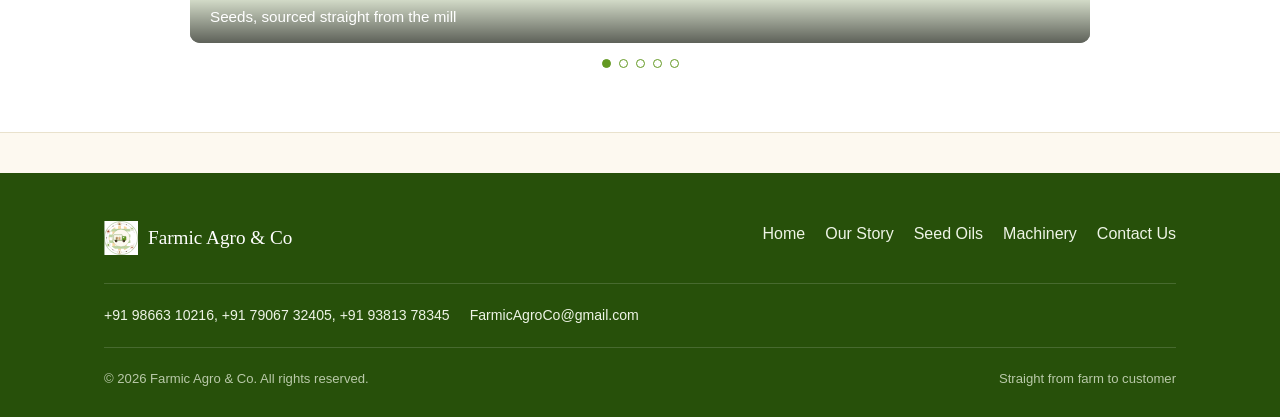
==== commit 013274dc: "updated home page" ====
--- a/index.html
+++ b/index.html
@@ -107,7 +107,7 @@
         </div>
         <div class="carousel-dots"></div>
       </div>
-      <p class="gallery-note">Illustrative preview images — real photos and videos from our outlets are coming soon.</p>
+     <!-- <p class="gallery-note">Illustrative preview images — real photos and videos from our outlets are coming soon.</p> -->
     </div>
   </section>
 </main>
